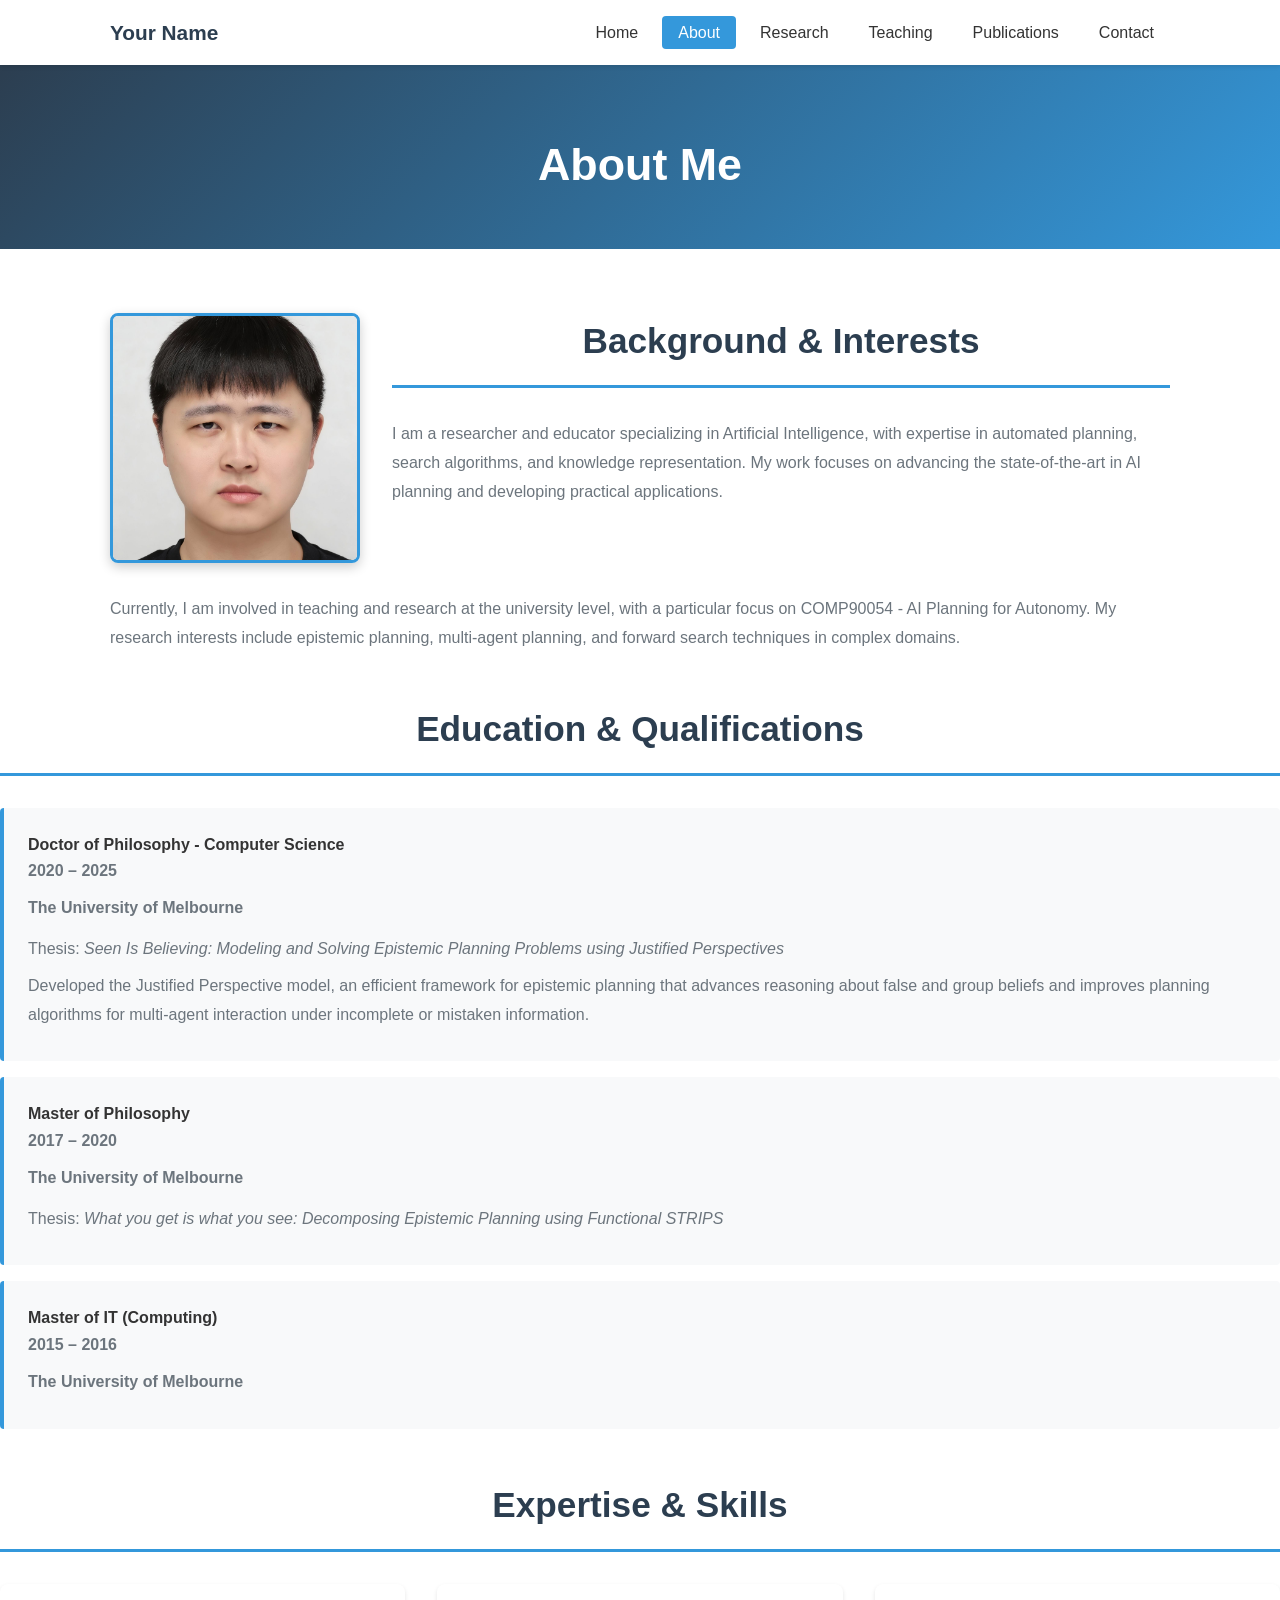
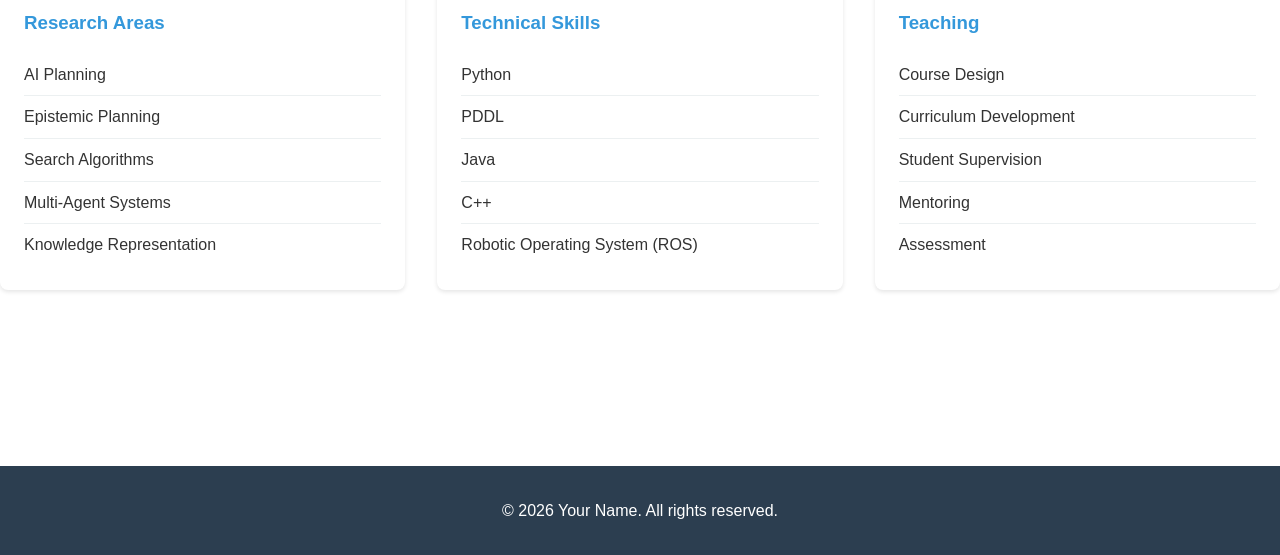
==== about.html @ 03800f71 "adding content" ====
<!DOCTYPE html>
<html lang="en">
<head>
    <meta charset="UTF-8">
    <meta name="viewport" content="width=device-width, initial-scale=1.0">
    <title>About - Academic Portfolio</title>
    <link rel="stylesheet" href="styles.css">
</head>
<body>
    <nav>
        <div class="container">
            <div class="nav-brand">Your Name</div>
            <ul class="nav-links">
                <li><a href="index.html">Home</a></li>
                <li><a href="about.html" class="active">About</a></li>
                <li><a href="research.html">Research</a></li>
                <li><a href="teaching.html">Teaching</a></li>
                <li><a href="publications.html">Publications</a></li>
                <li><a href="contact.html">Contact</a></li>
            </ul>
        </div>
    </nav>

    <header class="page-header">
        <div class="container">
            <h1>About Me</h1>
        </div>
    </header>

    <section class="section">
        <div class="container">
            <div class="about-main">
                <div class="about-header">
                    <img src="peronsal_photo_200dpi.jpg" alt="Profile Photo" class="about-photo">
                    <div class="about-intro">
                        <h2>Background & Interests</h2>
                        <p>
                            I am a researcher and educator specializing in Artificial Intelligence, with expertise in 
                            automated planning, search algorithms, and knowledge representation. My work focuses on 
                            advancing the state-of-the-art in AI planning and developing practical applications.
                        </p>
                    </div>
                </div>
                <p>
                    Currently, I am involved in teaching and research at the university level, with a particular 
                    focus on COMP90054 - AI Planning for Autonomy. My research interests include epistemic planning, multi-agent planning, and forward search techniques in complex domains.
                </p>
            </div>
            </div>

            <div class="about-section">
                <h2>Education & Qualifications</h2>
                <div class="timeline">
                    <div class="timeline-item">
                        <h4>Doctor of Philosophy - Computer Science</h4>
                        <p class="timeline-date">2020 – 2025</p>
                        <p><strong>The University of Melbourne</strong></p>
                        <p class="thesis-title">Thesis: <em>Seen Is Believing: Modeling and Solving Epistemic Planning Problems using Justified Perspectives</em></p>
                        <p>Developed the Justified Perspective model, an efficient framework for epistemic planning that advances reasoning about false and group beliefs and improves planning algorithms for multi-agent interaction under incomplete or mistaken information.</p>
                    </div>
                    <div class="timeline-item">
                        <h4>Master of Philosophy</h4>
                        <p class="timeline-date">2017 – 2020</p>
                        <p><strong>The University of Melbourne</strong></p>
                        <p class="thesis-title">Thesis: <em>What you get is what you see: Decomposing Epistemic Planning using Functional STRIPS</em></p>
                    </div>
                    <div class="timeline-item">
                        <h4>Master of IT (Computing)</h4>
                        <p class="timeline-date">2015 – 2016</p>
                        <p><strong>The University of Melbourne</strong></p>
                    </div>
                </div>
            </div>

            <div class="about-section">
                <h2>Expertise & Skills</h2>
                <div class="skills-grid">
                    <div class="skill-category">
                        <h3>Research Areas</h3>
                        <ul>
                            <li>AI Planning</li>
                            <li>Epistemic Planning</li>
                            <li>Search Algorithms</li>
                            <li>Multi-Agent Systems</li>
                            <li>Knowledge Representation</li>
                        </ul>
                    </div>
                    <div class="skill-category">
                        <h3>Technical Skills</h3>
                        <ul>
                            <li>Python</li>
                            <li>PDDL</li>
                            <li>Java</li>
                            <li>C++</li>
                            <li>Robotic Operating System (ROS)</li>
                        </ul>
                    </div>
                    <div class="skill-category">
                        <h3>Teaching</h3>
                        <ul>
                            <li>Course Design</li>
                            <li>Curriculum Development</li>
                            <li>Student Supervision</li>
                            <li>Mentoring</li>
                            <li>Assessment</li>
                        </ul>
                    </div>
                </div>
            </div>
        </div>
    </section>

    <footer>
        <div class="container">
            <p>&copy; 2026 Your Name. All rights reserved.</p>
        </div>
    </footer>
</body>
</html>
---- styles.css ----
/* Reset and Base Styles */
* {
    margin: 0;
    padding: 0;
    box-sizing: border-box;
}

:root {
    --primary-color: #2c3e50;
    --secondary-color: #3498db;
    --accent-color: #e74c3c;
    --text-color: #333;
    --light-bg: #f8f9fa;
    --white: #ffffff;
    --gray: #6c757d;
    --light-gray: #ecf0f1;
    --border-color: #dee2e6;
}

html {
    scroll-behavior: smooth;
}

body {
    font-family: -apple-system, BlinkMacSystemFont, 'Segoe UI', Roboto, 'Helvetica Neue', Arial, sans-serif;
    line-height: 1.6;
    color: var(--text-color);
    font-size: 16px;
}

.container {
    max-width: 1100px;
    margin: 0 auto;
    padding: 0 20px;
}

/* Navigation */
nav {
    background-color: var(--white);
    box-shadow: 0 2px 4px rgba(0,0,0,0.1);
    position: sticky;
    top: 0;
    z-index: 100;
}

nav .container {
    display: flex;
    justify-content: space-between;
    align-items: center;
    padding: 1rem 20px;
}

.nav-brand {
    font-size: 1.3rem;
    font-weight: 700;
    color: var(--primary-color);
}

.nav-links {
    display: flex;
    justify-content: center;
    list-style: none;
    gap: 0.5rem;
}

.nav-links li {
    margin: 0;
}

.nav-links a {
    color: var(--text-color);
    text-decoration: none;
    font-weight: 500;
    padding: 0.5rem 1rem;
    border-radius: 4px;
    transition: all 0.3s ease;
}

.nav-links a:hover,
.nav-links a.active {
    background-color: var(--secondary-color);
    color: var(--white);
}

/* Hero Section */
.hero {
    background: linear-gradient(135deg, var(--primary-color) 0%, var(--secondary-color) 100%);
    color: var(--white);
    padding: 8rem 0 6rem;
    text-align: center;
}

.hero h1 {
    font-size: 3.5rem;
    margin-bottom: 1rem;
    font-weight: 700;
}

.tagline {
    font-size: 1.5rem;
    margin-bottom: 2rem;
    opacity: 0.9;
}

.hero-buttons {
    display: flex;
    gap: 1rem;
    justify-content: center;
    margin-top: 2rem;
}

.btn {
    padding: 0.75rem 2rem;
    border-radius: 5px;
    text-decoration: none;
    font-weight: 600;
    transition: all 0.3s ease;
    display: inline-block;
    border: none;
    cursor: pointer;
}

.btn-primary {
    background-color: var(--white);
    color: var(--secondary-color);
}

.btn-primary:hover {
    transform: translateY(-2px);
    box-shadow: 0 4px 8px rgba(0,0,0,0.2);
}

.btn-secondary {
    background-color: transparent;
    color: var(--white);
    border: 2px solid var(--white);
}

.btn-secondary:hover {
    background-color: var(--white);
    color: var(--secondary-color);
}

/* Page Header */
.page-header {
    background: linear-gradient(135deg, var(--primary-color) 0%, var(--secondary-color) 100%);
    color: var(--white);
    padding: 4rem 0 3rem;
    text-align: center;
}

.page-header h1 {
    font-size: 2.8rem;
    font-weight: 700;
}

/* Sections */
.section {
    padding: 4rem 0;
}

.section h2 {
    font-size: 2.2rem;
    margin-bottom: 2rem;
    color: var(--primary-color);
    text-align: center;
    padding-bottom: 1rem;
    border-bottom: 3px solid var(--secondary-color);
}
Welcome Section */
.welcome-content {
    max-width: 900px;
    margin: 0 auto;
}
.profile-section {
    text-align: center;
    margin-bottom: 2rem;
}

.profile-photo {
    width: 200px;
    height: 200px;
    border-radius: 50%;
    object-fit: cover;
    box-shadow: 0 4px 12px rgba(0,0,0,0.2);
    border: 4px solid var(--secondary-color);
}
.welcome-content > p {
    font-size: 1.1rem;
    line-height: 1.8;
    margin-bottom: 2rem;
    text-align: center;
    color: var(--gray);
}

.quick-links {
    display: grid;
    grid-template-columns: repeat(auto-fit, minmax(250px, 1fr));
    gap: 2rem;
    margin-top: 2rem;
}

.quick-link {
    background-color: var(--white);
    padding: 2rem;
    border-radius: 8px;
    box-shadow: 0 2px 4px rgba(0,0,0,0.1);
    text-decoration: none;
    transition: all 0.3s ease;
    border-left: 4px solid var(--secondary-color);
}

.quick-link:hover {
    transform: translateY(-5px);
    box-shadow: 0 6px 12px rgba(0,0,0,0.15);
}

.quick-link h3 {
    color: var(--secondary-color);
    margin-bottom: 0.5rem;
}

.quick-link p {
    color: var(--gray);
    font-size: 0.95rem;
}

/* About Section */
.about-main,
.about-section {
    margin-bottom: 3rem;
}

.about-header {
    display: grid;
    grid-template-columns: 250px 1fr;
    gap: 2rem;
    align-items: start;
    margin-bottom: 2rem;
}

.about-photo {
    width: 250px;
    height: 250px;
    border-radius: 8px;
    object-fit: cover;
    box-shadow: 0 4px 12px rgba(0,0,0,0.2);
    border: 3px solid var(--secondary-color);
}

.about-intro h2 {
    margin-top: 0;
}

.about-intro p {
    font-size: 1rem;
    line-height: 1.8;
    color: var(--gray);
}

.about-main p,
.about-section p {
    font-size: 1rem;
    line-height: 1.8;
    margin-bottom: 1.5rem;
    color: var(--gray);
}

.timeline {
    margin-top: 1.5rem;
}

.timeline-item {
    background-color: var(--light-bg);
    padding: 1.5rem;
    margin-bottom: 1rem;
    border-left: 4px solid var(--secondary-color);
    border-radius: 4px;
}

.timeline-date {
    color: var(--secondary-color);
    font-weight: 600;
    margin-bottom: 0.5rem;
}

.timeline-item p {
    margin-bottom: 0.5rem;
}

.thesis-title {
    font-size: 0.95rem;
    margin-top: 0.75rem !important;
    color: var(--secondary-color);
    font-weight: 500;
}

.skills-grid {
    display: grid;
    grid-template-columns: repeat(auto-fit, minmax(280px, 1fr));
    gap: 2rem;
    margin-top: 1.5rem;
}

.skill-category {
    background-color: var(--white);
    padding: 1.5rem;
    border-radius: 8px;
    box-shadow: 0 2px 4px rgba(0,0,0,0.1);
}

.skill-category h3 {
    color: var(--secondary-color);
    margin-bottom: 1rem;
}

.skill-category ul {
    list-style: none;
}

.skill-category li {
    padding: 0.5rem 0;
    border-bottom: 1px solid var(--light-gray);
}

.skill-category li:last-child {
    border-bottom: none;
}

/* Research Section */
.interest-list {
    display: grid;
    grid-template-columns: repeat(auto-fit, minmax(250px, 1fr));
    gap: 1rem;
    list-style: none;
    margin-top: 1rem;
}

.interest-list li {
    background-color: var(--white);
    padding: 1rem 1.5rem;
    border-left: 4px solid var(--secondary-color);
    box-shadow: 0 2px 4px rgba(0,0,0,0.1);
    border-radius: 4px;
}

.project-list {
    margin-top: 1.5rem;
}

.project-card {
    background-color: var(--white);
    padding: 2rem;
    margin-bottom: 1.5rem;
    border-radius: 8px;
    box-shadow: 0 2px 6px rgba(0,0,0,0.1);
    border-top: 4px solid var(--secondary-color);
    transition: all 0.3s ease;
}

.project-card:hover {
    transform: translateY(-3px);
    box-shadow: 0 6px 12px rgba(0,0,0,0.15);
}

.project-status {
    color: #27ae60;
    font-weight: 600;
    margin-bottom: 0.75rem;
    font-size: 0.95rem;
}

.project-card p {
    color: var(--gray);
    line-height: 1.7;
    margin-bottom: 1rem;
}

.project-keywords {
    display: flex;
    flex-wrap: wrap;
    gap: 0.5rem;
    margin-top: 1rem;
}

.project-keywords span {
    background-color: var(--light-bg);
    color: var(--secondary-color);
    padding: 0.25rem 0.75rem;
    border-radius: 20px;
    font-size: 0.85rem;
    font-weight: 500;
}

.research-collaboration {
    background-color: var(--light-bg);
    padding: 2rem;
    border-radius: 8px;
    margin-top: 2rem;
}

.research-collaboration p {
    color: var(--gray);
    margin-bottom: 1rem;
}

.research-collaboration a {
    color: var(--secondary-color);
    text-decoration: none;
    font-weight: 600;
}

.research-collaboration a:hover {
    text-decoration: underline;
}

/* Teaching Section */
.courses {
    margin-top: 1.5rem;
}

.course-card {
    background-color: var(--white);
    padding: 2rem;
    margin-bottom: 2rem;
    border-radius: 8px;
    box-shadow: 0 2px 6px rgba(0,0,0,0.1);
    border-left: 4px solid var(--secondary-color);
}

.course-period,
.course-level {
    color: var(--secondary-color);
    font-weight: 600;
    margin-bottom: 0.5rem;
    font-size: 0.95rem;
}

.course-content {
    margin-top: 1rem;
}

.course-content h4 {
    margin-top: 1rem;
    margin-bottom: 0.75rem;
    color: var(--primary-color);
    font-weight: 600;
}

.course-content ul {
    list-style-position: inside;
    color: var(--gray);
    line-height: 1.8;
    margin-left: 1rem;
}

.course-content ul li {
    margin-bottom: 0.5rem;
}

.course-tags {
    display: flex;
    flex-wrap: wrap;
    gap: 0.5rem;
    margin-top: 1.5rem;
}

.tag {
    background-color: var(--secondary-color);
    color: var(--white);
    padding: 0.35rem 0.75rem;
    border-radius: 20px;
    font-size: 0.85rem;
}

.supervision,
.tutorials {
    background-color: var(--light-bg);
    padding: 1.5rem;
    border-radius: 8px;
    margin-top: 1.5rem;
}

.supervision p,
.tutorials p {
    color: var(--gray);
    margin-bottom: 1rem;
}

.supervision-areas,
.tutorial-list {
    list-style-position: inside;
    color: var(--gray);
    line-height: 1.8;
    margin-left: 1rem;
}

.supervision-areas li,
.tutorial-list li {
    margin-bottom: 0.5rem;
}

/* Publications Section */
.publications-list {
    margin-top: 1.5rem;
}

.publication-item {
    background-color: var(--white);
    padding: 1.5rem;
    margin-bottom: 1.5rem;
    border-radius: 8px;
    box-shadow: 0 2px 4px rgba(0,0,0,0.1);
    border-left: 4px solid var(--secondary-color);
}

.publication-item h3 {
    color: var(--text-color);
    margin-bottom: 0.5rem;
}

.authors {
    color: var(--gray);
    font-style: italic;
    margin-bottom: 0.5rem;
}

.venue {
    color: var(--secondary-color);
    font-weight: 600;
    margin-bottom: 0.75rem;
}

.thesis-supervisors {
    color: var(--gray);
    font-style: italic;
    font-size: 0.95rem;
    margin-bottom: 0.75rem;
}

.abstract {
    color: var(--gray);
    line-height: 1.7;
    margin-bottom: 1rem;
}

.publication-links {
    display: flex;
    gap: 1rem;
}

.pub-link {
    color: var(--secondary-color);
    text-decoration: none;
    font-weight: 600;
    font-size: 0.9rem;
}

.pub-link:hover {
    text-decoration: underline;
}

/* Contact Section */
.contact-intro {
    text-align: center;
    max-width: 700px;
    margin: 0 auto 2rem;
}

.contact-intro p {
    font-size: 1.1rem;
    color: var(--gray);
    line-height: 1.8;
}

.contact-info-grid {
    display: grid;
    grid-template-columns: repeat(auto-fit, minmax(280px, 1fr));
    gap: 2rem;
    margin-bottom: 3rem;
}

.contact-block {
    background-color: var(--light-bg);
    padding: 2rem;
    border-radius: 8px;
    border-top: 4px solid var(--secondary-color);
}

.contact-block h3 {
    color: var(--secondary-color);
    margin-bottom: 1rem;
}

.contact-block p {
    color: var(--gray);
    line-height: 1.7;
}

.contact-block a {
    color: var(--secondary-color);
    text-decoration: none;
    font-weight: 600;
}

.contact-block a:hover {
    text-decoration: underline;
}

.contact-section {
    background-color: var(--white);
    padding: 2rem;
    margin-bottom: 2rem;
    border-radius: 8px;
    box-shadow: 0 2px 4px rgba(0,0,0,0.1);
}

.contact-section h2 {
    color: var(--primary-color);
    font-size: 1.5rem;
    margin-bottom: 1rem;
    border-bottom: 2px solid var(--secondary-color);
    padding-bottom: 0.75rem;
}

.contact-section p {
    color: var(--gray);
    margin-bottom: 1rem;
}

.contact-section ul {
    list-style-position: inside;
    color: var(--gray);
    margin-left: 1rem;
}

.contact-section ul li {
    margin-bottom: 0.5rem;
}

.contact-section a {
    color: var(--secondary-color);
    text-decoration: none;
    font-weight: 600;
}

.contact-section a:hover {
    text-decoration: underline;
}

.contact-social {
    text-align: center;
    padding: 2rem 0;
}

.social-links {
    display: flex;
    gap: 1rem;
    justify-content: center;
    flex-wrap: wrap;
    margin-top: 1.5rem;
}

.social-link {
    padding: 0.75rem 1.5rem;
    background-color: var(--secondary-color);
    color: var(--white);
    text-decoration: none;
    border-radius: 5px;
    transition: all 0.3s ease;
    font-weight: 600;
}

.social-link:hover {
    background-color: var(--primary-color);
    transform: translateY(-2px);
    box-shadow: 0 4px 8px rgba(0,0,0,0.2);
}

/* Footer */
footer {
    background-color: var(--primary-color);
    color: var(--white);
    text-align: center;
    padding: 2rem 0;
    margin-top: 4rem;
}

footer p {
    margin: 0;
}

/* Responsive Design */
@media (max-width: 768px) {
    nav .container {
        flex-direction: column;
        gap: 1rem;
    }

    .nav-links {
        flex-wrap: wrap;
        font-size: 0.9rem;
        gap: 0.25rem;
    }

    .nav-links a {
        padding: 0.4rem 0.7rem;
        font-size: 0.9rem;
    }

    .hero h1 {
        font-size: 2.2rem;
    }

    .tagline {
        font-size: 1.1rem;
    }

    .hero-buttons {
        flex-direction: column;
        align-items: center;
        gap: 0.75rem;
    }

    .btn {
        width: 100%;
        max-width: 300px;
    }

    .page-header h1 {
        font-size: 1.8rem;
    }

    .about-header {
        grid-template-columns: 1fr;
        gap: 1.5rem;
    }

    .about-photo {
        width: 100%;
        max-width: 250px;
        margin: 0 auto;
    }

    .profile-photo {
        width: 150px;
        height: 150px;
    }

    .section h2 {
        font-size: 1.6rem;
        margin-bottom: 1.5rem;
    }

    .section h3 {
        font-size: 1.2rem;
    }

    .quick-links,
    .project-grid,
    .interest-list,
    .skills-grid,
    .contact-info-grid {
        grid-template-columns: 1fr;
    }

    .hero-buttons,
    .social-links {
        flex-direction: column;
        align-items: center;
    }

    .publication-links {
        flex-wrap: wrap;
    }
}

@media (max-width: 480px) {
    .container {
        padding: 0 15px;
    }

    .hero {
        padding: 4rem 0 3rem;
    }

    .hero h1 {
        font-size: 1.8rem;
    }

    .tagline {
        font-size: 1rem;
    }

    .section {
        padding: 2rem 0;
    }

    .section h2 {
        font-size: 1.4rem;
    }

    .page-header {
        padding: 2rem 0 1.5rem;
    }

    .page-header h1 {
        font-size: 1.5rem
    }

    .nav-links li {
        margin: 0.5rem 1rem;
    }

    .section h2 {
        font-size: 2rem;
    }

    .project-grid,
    .interest-list {
        grid-template-columns: 1fr;
    }
}
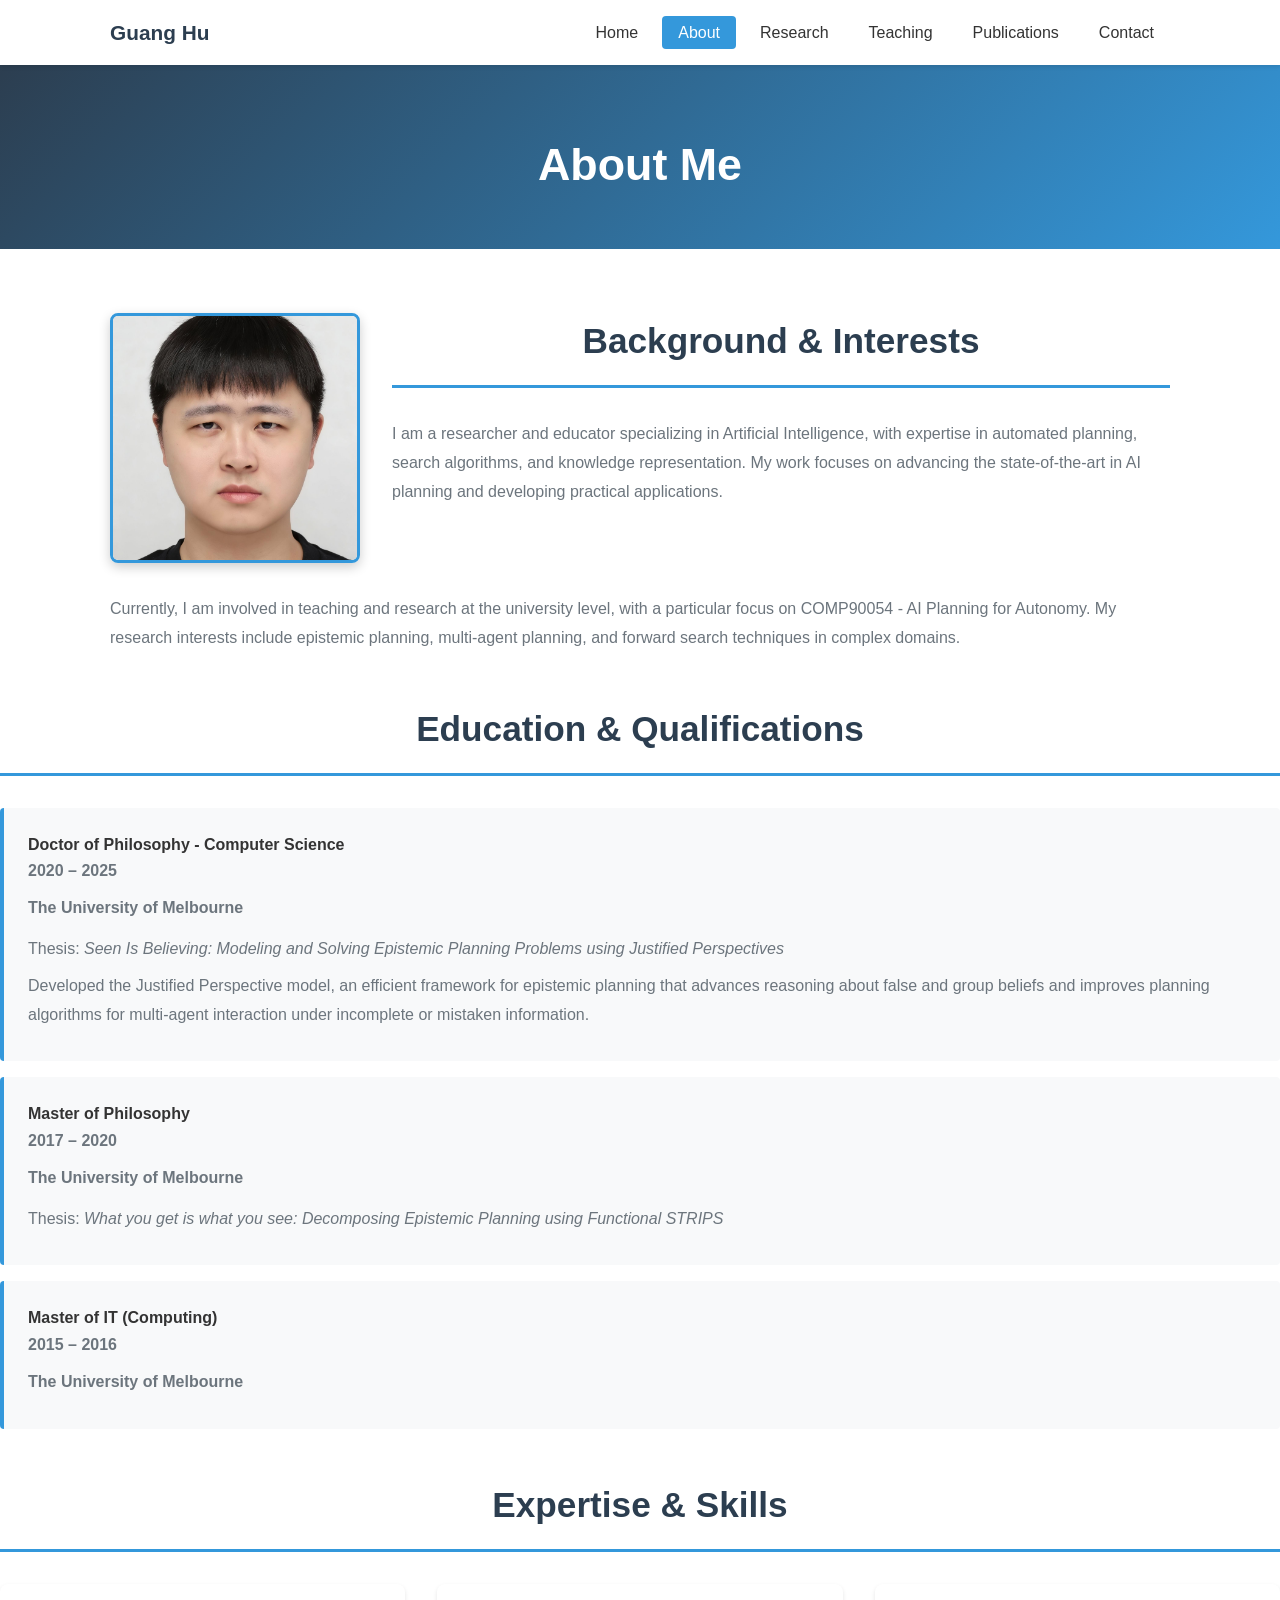
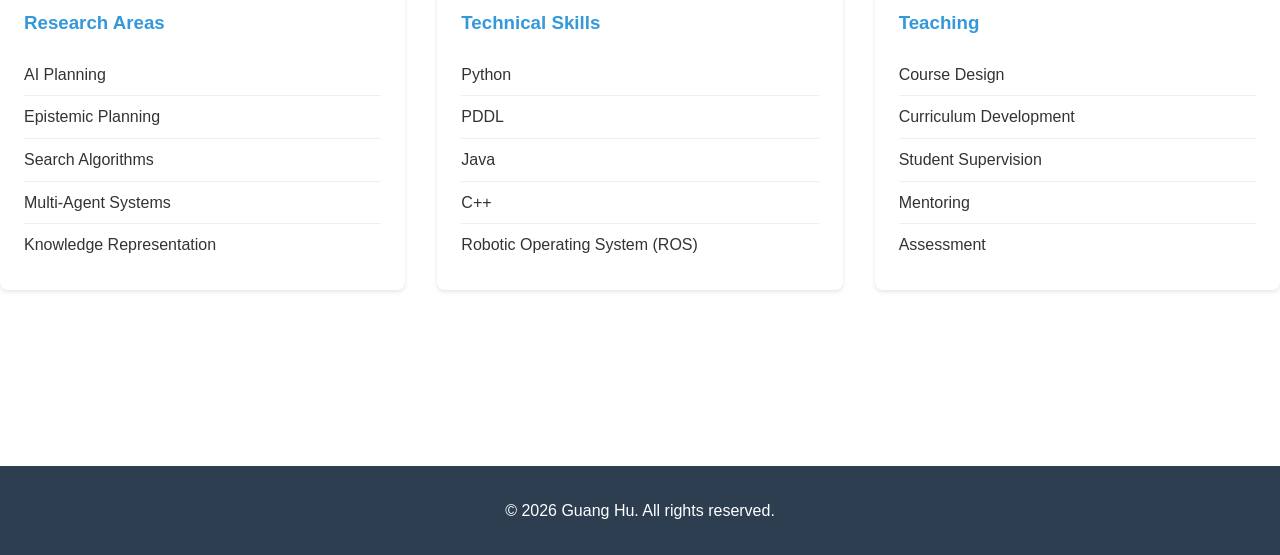
==== commit 262b5796: "replace name" ====
--- a/about.html
+++ b/about.html
@@ -9,7 +9,7 @@
 <body>
     <nav>
         <div class="container">
-            <div class="nav-brand">Your Name</div>
+            <div class="nav-brand">Guang Hu</div>
             <ul class="nav-links">
                 <li><a href="index.html">Home</a></li>
                 <li><a href="about.html" class="active">About</a></li>
@@ -112,7 +112,7 @@
 
     <footer>
         <div class="container">
-            <p>&copy; 2026 Your Name. All rights reserved.</p>
+            <p>&copy; 2026 Guang Hu. All rights reserved.</p>
         </div>
     </footer>
 </body>
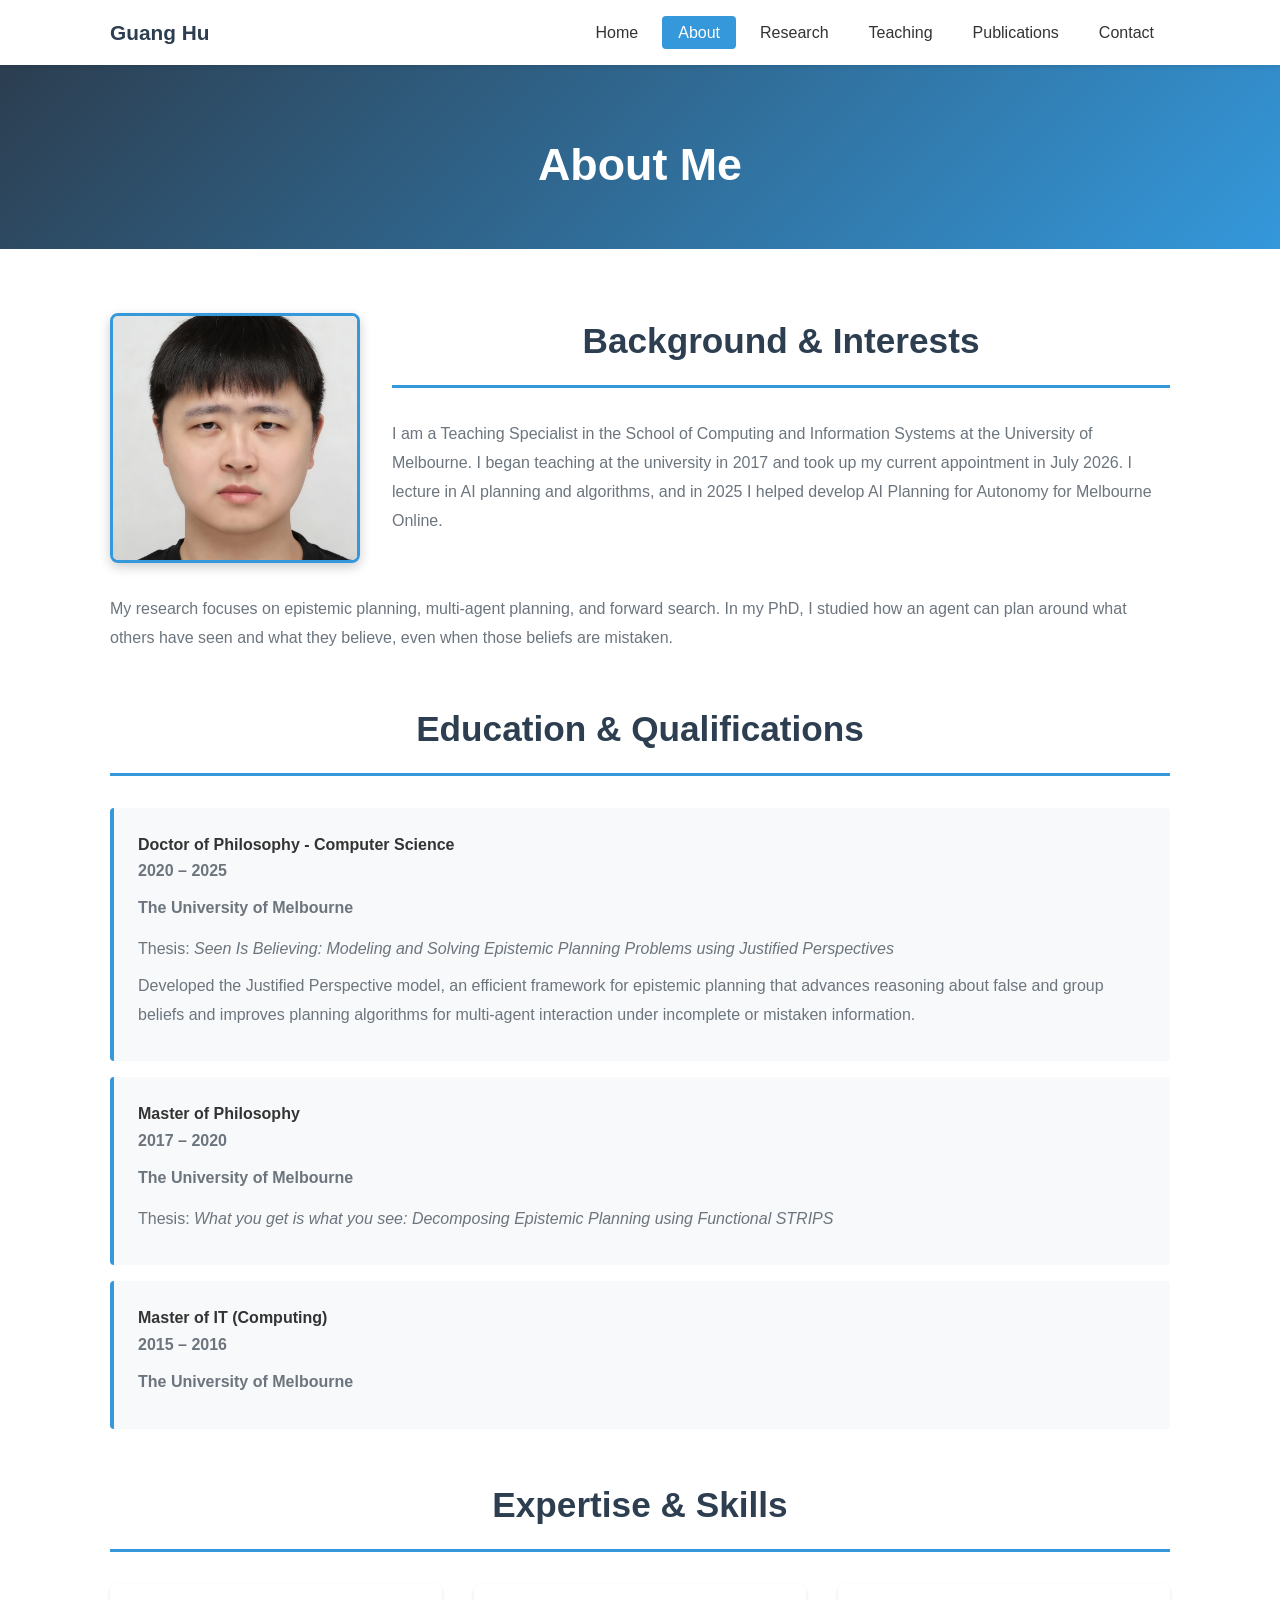
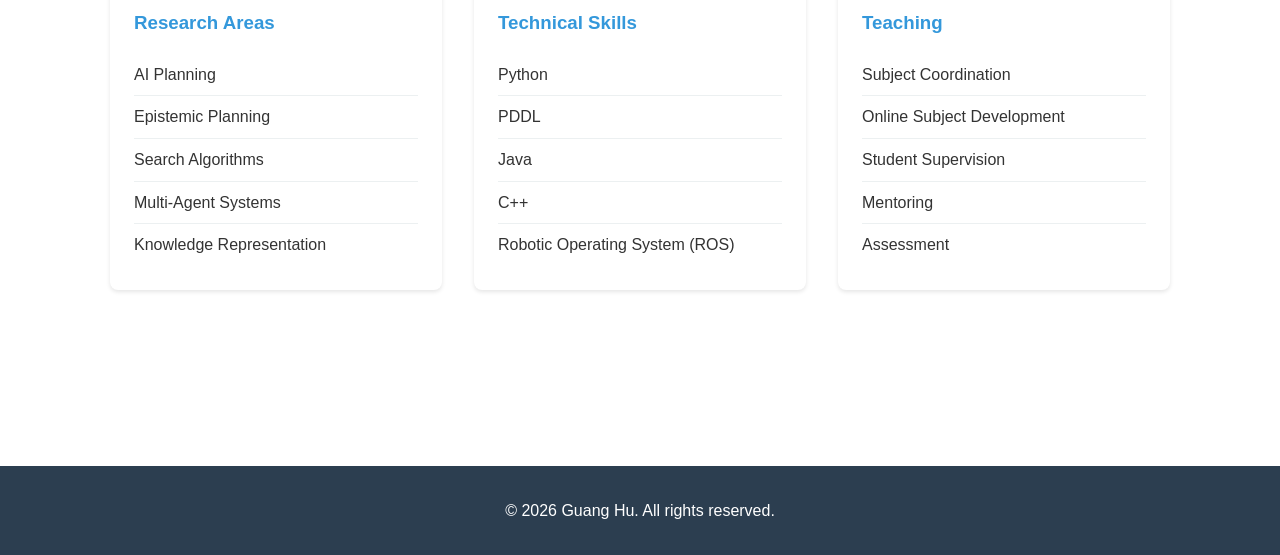
==== commit fde853a3: "Update teaching roles and 2026 publications" ====
--- a/about.html
+++ b/about.html
@@ -35,19 +35,19 @@
                     <div class="about-intro">
                         <h2>Background & Interests</h2>
                         <p>
-                            I am a researcher and educator specializing in Artificial Intelligence, with expertise in 
-                            automated planning, search algorithms, and knowledge representation. My work focuses on 
-                            advancing the state-of-the-art in AI planning and developing practical applications.
+                            I am a Teaching Specialist in the School of Computing and Information Systems at the
+                            University of Melbourne. I began teaching at the university in 2017 and took up my
+                            current appointment in July 2026. I lecture in AI planning and algorithms, and in
+                            2025 I helped develop AI Planning for Autonomy for Melbourne Online.
                         </p>
                     </div>
                 </div>
                 <p>
-                    Currently, I am involved in teaching and research at the university level, with a particular 
-                    focus on COMP90054 - AI Planning for Autonomy. My research interests include epistemic planning, multi-agent planning, and forward search techniques in complex domains.
+                    My research focuses on epistemic planning, multi-agent planning, and forward search.
+                    In my PhD, I studied how an agent can plan around what others have seen and what they
+                    believe, even when those beliefs are mistaken.
                 </p>
             </div>
-            </div>
-
             <div class="about-section">
                 <h2>Education & Qualifications</h2>
                 <div class="timeline">
@@ -98,8 +98,8 @@
                     <div class="skill-category">
                         <h3>Teaching</h3>
                         <ul>
-                            <li>Course Design</li>
-                            <li>Curriculum Development</li>
+                            <li>Subject Coordination</li>
+                            <li>Online Subject Development</li>
                             <li>Student Supervision</li>
                             <li>Mentoring</li>
                             <li>Assessment</li>
--- a/styles.css
+++ b/styles.css
@@ -167,7 +167,7 @@
     padding-bottom: 1rem;
     border-bottom: 3px solid var(--secondary-color);
 }
-Welcome Section */
+/* Welcome Section */
 .welcome-content {
     max-width: 900px;
     margin: 0 auto;
@@ -415,6 +415,33 @@
 }
 
 /* Teaching Section */
+.teaching-roles {
+    width: 100%;
+    border-collapse: collapse;
+    margin: 1rem 0;
+}
+
+.teaching-roles th,
+.teaching-roles td {
+    padding: 0.75rem;
+    text-align: left;
+    vertical-align: top;
+    border-bottom: 1px solid var(--border-color);
+}
+
+.teaching-roles th {
+    background-color: var(--light-bg);
+}
+
+.teaching-roles a {
+    color: var(--primary-color);
+    text-underline-offset: 0.15em;
+}
+
+.online-development {
+    margin-bottom: 3rem;
+}
+
 .courses {
     margin-top: 1.5rem;
 }
